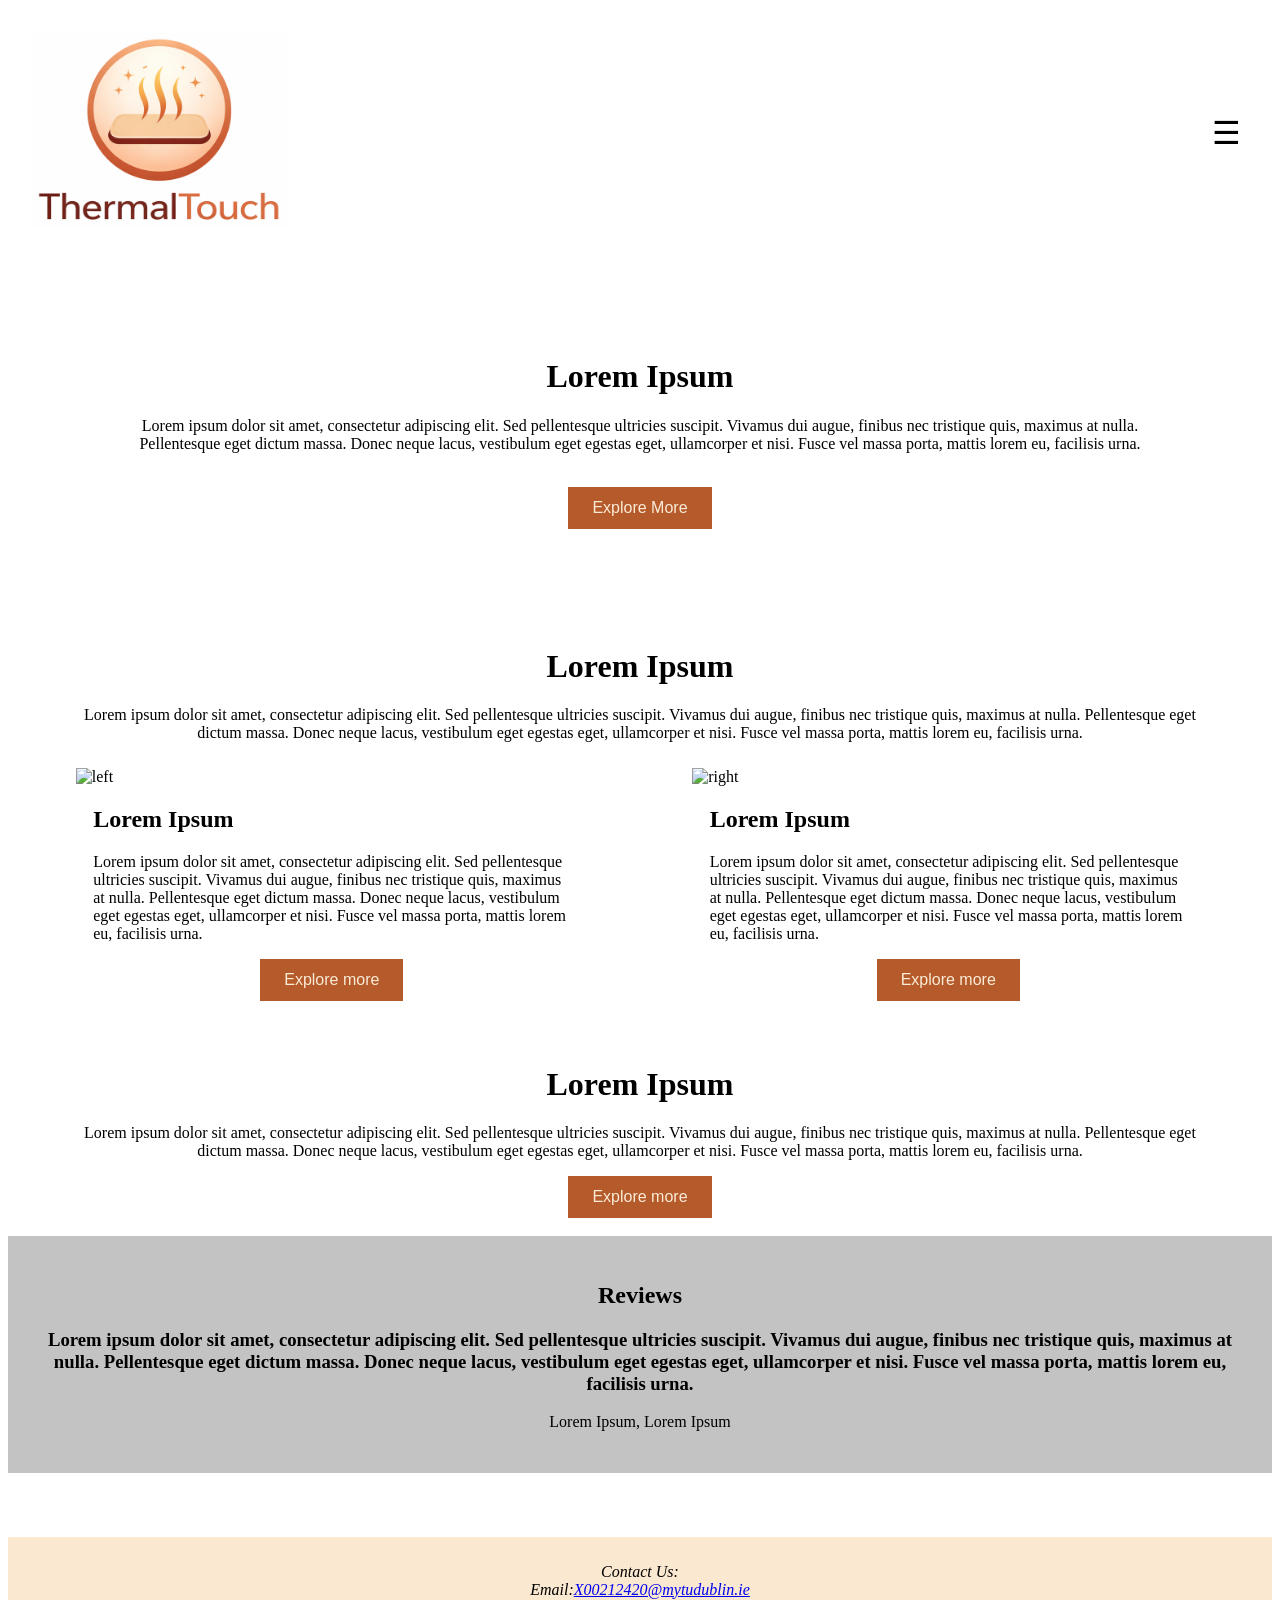
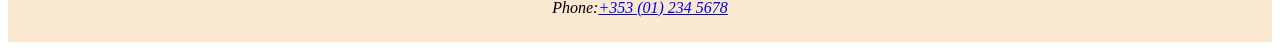
==== index.html @ 37c511bf "fix: wrong path" ====
<!DOCTYPE html>
<html lang="en">
<head>
    <meta charset="UTF-8">
    <meta name="viewport" content="width=device-width, initial-scale=1.0">
    <link rel="stylesheet" href="asssets/css/styles.css">
    <title>Thermal Touch</title>
</head>
<body>
    <header class="header-container">
        <div class="logo">
            <img id=logo src="asssets/images/logo.png" alt="logo">
        </div>
        <button class="menu-btn" onclick="toggleMenu()">&#9776;</button>
        <nav class="navbar">
            <ul class="menu">
                <li class="menu-item"><a href="index.html">Home</a></li>
                <!-- <li class="menu-item"><a href="pages/products.html">Products</a></li> -->
                <li class="menu-item"><a href="pages/pricing.html">Pricing</a></li>
                <!-- <li class="menu-item"><a href="pages/contact.html">Contact</a></li> -->
            </ul>
        </nav>
    </header>

    <div class="main-content">
        <div class="wide-container">
            <div class="center">
                <h1>Lorem Ipsum</h1>
                <p>Lorem ipsum dolor sit amet, consectetur adipiscing elit. Sed pellentesque ultricies suscipit. 
                Vivamus dui augue, finibus nec tristique quis, maximus at nulla. Pellentesque eget dictum massa. 
                Donec neque lacus, vestibulum eget egestas eget, ullamcorper et nisi. Fusce vel massa porta, mattis lorem eu, facilisis urna.</p>
                <br>
                <button class="explore-btn">Explore More</button>
            </div>
        </div>
        <br>
        <div class="center">
            <h1>Lorem Ipsum</h1>
            <p>Lorem ipsum dolor sit amet, consectetur adipiscing elit. Sed pellentesque ultricies suscipit. 
                Vivamus dui augue, finibus nec tristique quis, maximus at nulla. Pellentesque eget dictum massa. 
                Donec neque lacus, vestibulum eget egestas eget, ullamcorper et nisi. Fusce vel massa porta, mattis lorem eu, facilisis urna.</p>
        </div>
        <div class="container">
            <div class="column">
                <img src="https://picsum.photos/seed/picsum/450" class="column-img" alt="left">
                <div class="column-text">
                    <h2>Lorem Ipsum</h2>
                    <p>Lorem ipsum dolor sit amet, consectetur adipiscing elit. Sed pellentesque ultricies suscipit. 
                    Vivamus dui augue, finibus nec tristique quis, maximus at nulla. Pellentesque eget dictum massa. 
                    Donec neque lacus, vestibulum eget egestas eget, ullamcorper et nisi. Fusce vel massa porta, mattis lorem eu, facilisis urna.</p>
                </div>
                <button class="explore-btn">Explore more</button>
            </div>
            <div class="column">
                <img src="https://picsum.photos/seed/picsum/450" class="column-img" alt="right">
                <div class="column-text">
                    <h2>Lorem Ipsum</h2>
                    <p>Lorem ipsum dolor sit amet, consectetur adipiscing elit. Sed pellentesque ultricies suscipit. 
                    Vivamus dui augue, finibus nec tristique quis, maximus at nulla. Pellentesque eget dictum massa. 
                    Donec neque lacus, vestibulum eget egestas eget, ullamcorper et nisi. Fusce vel massa porta, mattis lorem eu, facilisis urna.</p>
                </div>
                <button class="explore-btn">Explore more</button>
            </div>
        </div>
        <br>
        <div class="center">
            <h1>Lorem Ipsum</h1>
            <p>Lorem ipsum dolor sit amet, consectetur adipiscing elit. Sed pellentesque ultricies suscipit. 
                Vivamus dui augue, finibus nec tristique quis, maximus at nulla. Pellentesque eget dictum massa. 
                Donec neque lacus, vestibulum eget egestas eget, ullamcorper et nisi. Fusce vel massa porta, mattis lorem eu, facilisis urna.</p>
            <button class="explore-btn">Explore more</button>
        </div>
        <br>
        <div class="review">
            <h2>Reviews</h2>
            <h3>Lorem ipsum dolor sit amet, consectetur adipiscing elit. Sed pellentesque ultricies suscipit. 
                Vivamus dui augue, finibus nec tristique quis, maximus at nulla. Pellentesque eget dictum massa. 
                Donec neque lacus, vestibulum eget egestas eget, ullamcorper et nisi. Fusce vel massa porta, mattis lorem eu, facilisis urna.</h3>
            <p>Lorem Ipsum, Lorem Ipsum</p>
        </div>
    </div>

    <footer>
        <address>
            Contact Us:<br>
            Email:<a href="mailto:X00212420@mytudublin.ie">X00212420@mytudublin.ie</a><br>
            Phone:<a href="tel:+353">+353 (01) 234 5678</a>
        </address>
    </footer>
    <script src="asssets/js/script.js" defer></script>
</body>
</html>
---- asssets/css/styles.css ----
/* mobile first */

/* header styling*/
.header-container {
    display: flex;
    justify-content: space-between;
    align-items: center;
    padding: 2%;
}

#logo {
    width: 20vw;
    
}

/* Show nav links when the menu is active */
.navbar {
    height: 0;
    width: 100%;
    position: fixed;
    top: 20vw;
    left: 0;
    display: flex;
    justify-content: center;
    background-color: rgba(255, 255, 255, 0.9);
    overflow: hidden;
    transition: 0.5s;
}

.menu-btn {
    font-size: 2rem;
    width: auto;
    background: none;
    border: none;
    color: rgb(0, 0, 0);
    cursor: pointer;
}

.menu {
    width: 100%;
    text-align: center;
}

.menu-item {
    list-style-type: none;
    padding: 20px;
}

.menu-item a {
    text-decoration: none;
    font-size: 20pt;
    color: rgb(0, 0, 0);
    display: block;
}

.no_scroll {
    overflow-y: hidden;
}
/* end of header styling */


/* index.html -- main styling */
.wide-container {
    background-image: url("https://picsum.photos/seed/picsum/500/200");
    background-size: cover;
    background-position: center;
    width: 94vw;
    height: 300px;
    display: flex;
    justify-content: center;
    align-items: center;
    padding: 2vw;
    margin: auto;
}

.center {
    text-align: center;
    margin: 0 5vw;
}

.explore-btn {
    background-color: #b55b2b;
    color: antiquewhite;
    border: none;
    cursor: pointer;
    padding: 12px 24px;
    font-size: medium;
}

.container {
    display: grid;
    align-items: center;
    margin: 2vw;
    gap: 20px;
}

.column {
    display: flex;
    flex-direction: column;
    align-items: center;
}

.column-img {
    width: 80vw;
}

.column-text {
    width: 80%;
}

.big-img {
    width: 94vw;
    height: 700px;
    display: flex;
    margin: auto;
}

.review {
    background-color: rgb(195, 195, 195);
    text-align: center;
    padding: 2vw;
}

.grid img {
    width: 90%;
}

/* end of index.html -- main styling */


/* pricing.html -- main styling */
.compare-table-container {
    display: grid;
    grid-template-columns: 1.5fr 1fr 1fr;
    width: 100%;
}

.buy-btn {
    background-color: #2e72d9;
    color: rgb(255, 255, 255);
    cursor: pointer;
    padding: 8px 16px;
    border-radius: 24px;
    border: none;
}

.feature, 
.data {
    text-align: center;
}

/* end of pricing.html -- main styling */


footer {
    padding: 2vw;
    margin: 5vw 0 0 0;
    background-color: #fae9d0;
    text-align: center;
}


/* tablet + desktop screen */
@media (min-width: 600px) and (max-width: 2000px) {
    .container {
        grid-template-columns: repeat(2, 1fr);
    }

    .column-img {
        width: 40vw;
    }
}
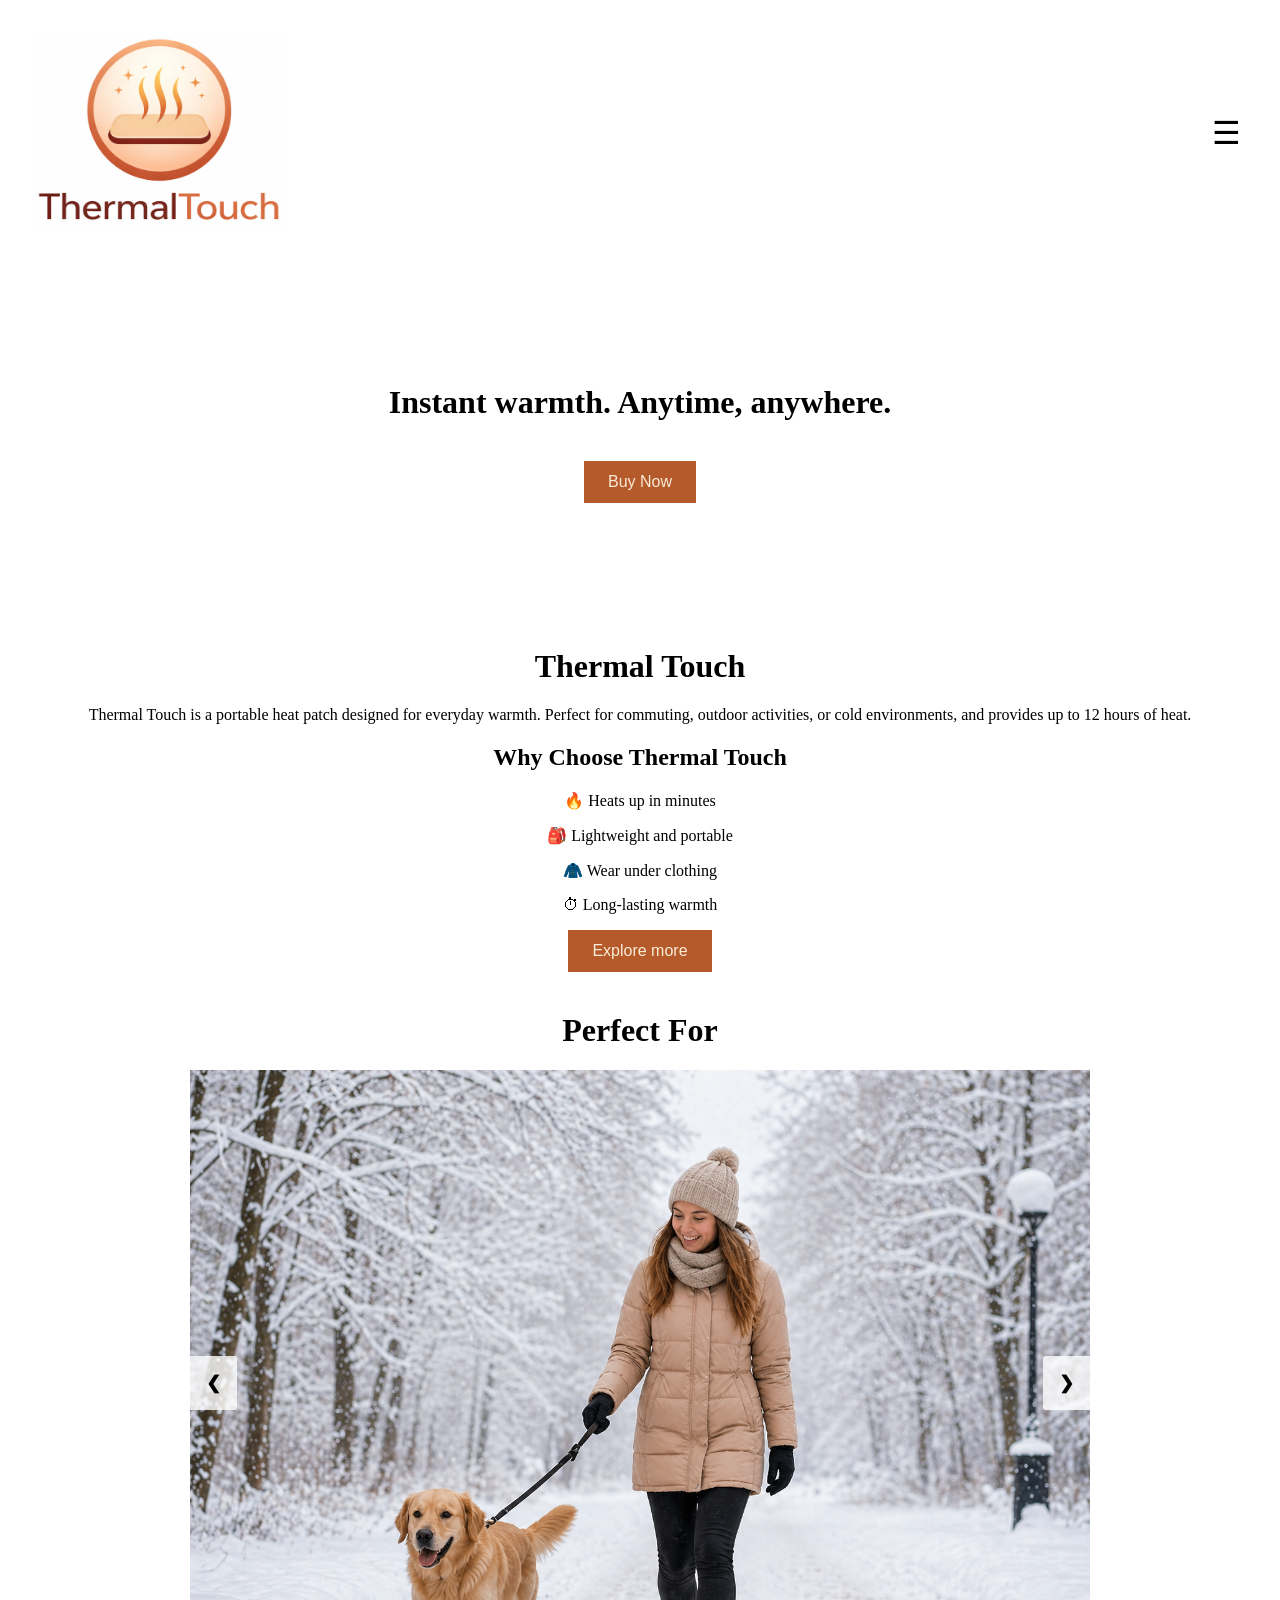
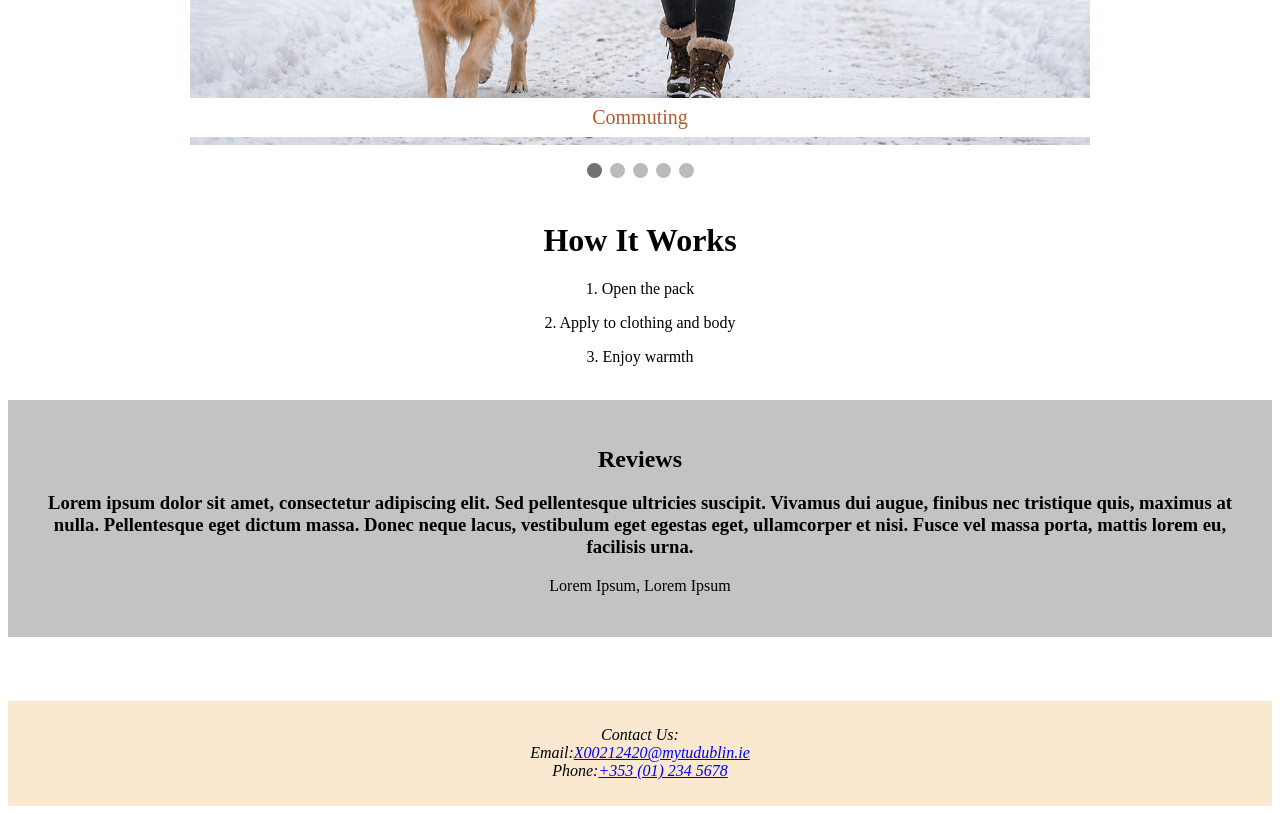
==== commit 29ecff08: "feature: add text & slideshow" ====
--- a/index.html
+++ b/index.html
@@ -25,50 +25,77 @@
     <div class="main-content">
         <div class="wide-container">
             <div class="center">
-                <h1>Lorem Ipsum</h1>
-                <p>Lorem ipsum dolor sit amet, consectetur adipiscing elit. Sed pellentesque ultricies suscipit. 
-                Vivamus dui augue, finibus nec tristique quis, maximus at nulla. Pellentesque eget dictum massa. 
-                Donec neque lacus, vestibulum eget egestas eget, ullamcorper et nisi. Fusce vel massa porta, mattis lorem eu, facilisis urna.</p>
+                <h1>Instant warmth. Anytime, anywhere.</h1>
                 <br>
-                <button class="explore-btn">Explore More</button>
+                <button class="explore-btn">Buy Now</button>
             </div>
         </div>
         <br>
         <div class="center">
-            <h1>Lorem Ipsum</h1>
-            <p>Lorem ipsum dolor sit amet, consectetur adipiscing elit. Sed pellentesque ultricies suscipit. 
-                Vivamus dui augue, finibus nec tristique quis, maximus at nulla. Pellentesque eget dictum massa. 
-                Donec neque lacus, vestibulum eget egestas eget, ullamcorper et nisi. Fusce vel massa porta, mattis lorem eu, facilisis urna.</p>
+            <h1>Thermal Touch</h1>
+            <p>Thermal Touch is a portable heat patch designed for everyday warmth. 
+                Perfect for commuting, outdoor activities, or cold environments, 
+                and provides up to 12 hours of heat.</p>
+            </div>
+        <div class="center">
+            <div class="center-text">
+                <h2>Why Choose Thermal Touch</h2>
+                    <p>🔥 Heats up in minutes</p>
+                    <p>🎒 Lightweight and portable</p>
+                    <p>🧥 Wear under clothing</p>
+                    <p>⏱ Long-lasting warmth</p>
+            </div>
+            <button class="explore-btn">Explore more</button>
         </div>
-        <div class="container">
-            <div class="column">
-                <img src="https://picsum.photos/seed/picsum/450" class="column-img" alt="left">
-                <div class="column-text">
-                    <h2>Lorem Ipsum</h2>
-                    <p>Lorem ipsum dolor sit amet, consectetur adipiscing elit. Sed pellentesque ultricies suscipit. 
-                    Vivamus dui augue, finibus nec tristique quis, maximus at nulla. Pellentesque eget dictum massa. 
-                    Donec neque lacus, vestibulum eget egestas eget, ullamcorper et nisi. Fusce vel massa porta, mattis lorem eu, facilisis urna.</p>
-                </div>
-                <button class="explore-btn">Explore more</button>
+        <br>
+        <div class="slideshow-container">
+            <h1>Perfect For</h1>
+            <!-- Full-width images with number and caption text -->
+            <div class="mySlides fade">
+                <img src="asssets/images/Commuting.png" style="width:90%">
+                <div class="text">Commuting</div>
             </div>
-            <div class="column">
-                <img src="https://picsum.photos/seed/picsum/450" class="column-img" alt="right">
-                <div class="column-text">
-                    <h2>Lorem Ipsum</h2>
-                    <p>Lorem ipsum dolor sit amet, consectetur adipiscing elit. Sed pellentesque ultricies suscipit. 
-                    Vivamus dui augue, finibus nec tristique quis, maximus at nulla. Pellentesque eget dictum massa. 
-                    Donec neque lacus, vestibulum eget egestas eget, ullamcorper et nisi. Fusce vel massa porta, mattis lorem eu, facilisis urna.</p>
-                </div>
-                <button class="explore-btn">Explore more</button>
+            
+            <div class="mySlides fade">
+                <img src="asssets/images/OutdoorEvent.png" style="width:90%">
+                <div class="text">Outdoor Events</div>
             </div>
+            
+            <div class="mySlides fade">
+                <img src="asssets/images/Hiking.png" style="width:90%">
+                <div class="text">Hiking</div>
+            </div>
+
+            <div class="mySlides fade">
+                <img src="asssets/images/IceSkiing.png" style="width:90%">
+                <div class="text">Ice Skiing</div>
+            </div>
+
+            <div class="mySlides fade">
+                <img src="asssets/images/IceSkating.png" style="width:90%">
+                <div class="text">Ice Skiing</div>
+            </div>
+            
+            <!-- Next and previous buttons -->
+            <a class="prev" onclick="plusSlides(-1)">&#10094;</a>
+            <a class="next" onclick="plusSlides(1)">&#10095;</a>
+            </div>
+            <br>
+
+            <!-- The dots/circles -->
+        <div style="text-align:center">
+            <span class="dot" onclick="currentSlide(1)"></span>
+            <span class="dot" onclick="currentSlide(2)"></span>
+            <span class="dot" onclick="currentSlide(3)"></span>
+            <span class="dot" onclick="currentSlide(4)"></span>
+            <span class="dot" onclick="currentSlide(5)"></span>
         </div>
         <br>
         <div class="center">
-            <h1>Lorem Ipsum</h1>
-            <p>Lorem ipsum dolor sit amet, consectetur adipiscing elit. Sed pellentesque ultricies suscipit. 
-                Vivamus dui augue, finibus nec tristique quis, maximus at nulla. Pellentesque eget dictum massa. 
-                Donec neque lacus, vestibulum eget egestas eget, ullamcorper et nisi. Fusce vel massa porta, mattis lorem eu, facilisis urna.</p>
-            <button class="explore-btn">Explore more</button>
+            <h1>How It Works</h1>
+                <p>1. Open the pack</p>
+                <p>2. Apply to clothing and body</p>
+                <p>3. Enjoy warmth</p>
         </div>
         <br>
         <div class="review">
--- a/asssets/css/styles.css
+++ b/asssets/css/styles.css
@@ -87,33 +87,91 @@
     font-size: medium;
 }
 
-.container {
-    display: grid;
-    align-items: center;
-    margin: 2vw;
-    gap: 20px;
-}
-
-.column {
-    display: flex;
-    flex-direction: column;
-    align-items: center;
-}
-
-.column-img {
-    width: 80vw;
-}
-
-.column-text {
-    width: 80%;
-}
-
-.big-img {
-    width: 94vw;
-    height: 700px;
-    display: flex;
-    margin: auto;
-}
+/* Slideshow container */
+.slideshow-container {
+  max-width: 1000px;
+  position: relative;
+  margin: auto;
+  text-align: center;
+}
+
+.mySlides.fade{
+    display: none;
+}
+
+
+.mySlides.fade.active{
+    display: flex;
+    justify-content: center;
+}
+
+
+/* Next & previous buttons */
+.prev, .next {
+  cursor: pointer;
+  position: absolute;
+  top: 50%;
+  width: auto;
+  padding: 16px;
+  margin-top: -22px;
+  color: rgb(0, 0, 0);
+  font-weight: bold;
+  font-size: 18px;
+  transition: 0.6s ease;
+  border-radius: 0 3px 3px 0;
+  background-color: rgba(255, 255, 255, 0.8);
+}
+
+.prev {
+    left: 5%;
+    border-radius: 0 3px 3px 0;
+}
+
+.next {
+  right: 5%;
+  border-radius: 3px 0 0 3px;
+}
+
+/* On hover, add a black background color with a little bit see-through */
+.prev:hover, .next:hover {
+  background-color: rgba(255, 255, 255);
+}
+
+/* Caption text */
+.text {
+    background-color: white;
+    color: #b55b2b;
+    font-size: 20px;
+    padding: 8px 0;
+    position: absolute;
+    bottom: 8px;
+    width: 90%;
+    text-align: center;
+}
+
+/* The dots/bullets/indicators */
+.dot {
+  cursor: pointer;
+  height: 15px;
+  width: 15px;
+  margin: 0 2px;
+  background-color: #bbb;
+  border-radius: 50%;
+  display: inline-block;
+  transition: background-color 0.6s ease;
+}
+
+.dot.active, .dot:hover {
+  background-color: #717171;
+}
+
+/* Fading animation */
+.fade {
+  animation-name: fade;
+  animation-duration: 1.5s;
+}
+
+
 
 .review {
     background-color: rgb(195, 195, 195);
@@ -131,7 +189,7 @@
 /* pricing.html -- main styling */
 .compare-table-container {
     display: grid;
-    grid-template-columns: 1.5fr 1fr 1fr;
+    grid-template-columns: 1fr 1fr 1fr;
     width: 100%;
 }
 
@@ -147,6 +205,9 @@
 .feature, 
 .data {
     text-align: center;
+    p {
+        font-size: 1.5rem;
+    }
 }
 
 /* end of pricing.html -- main styling */
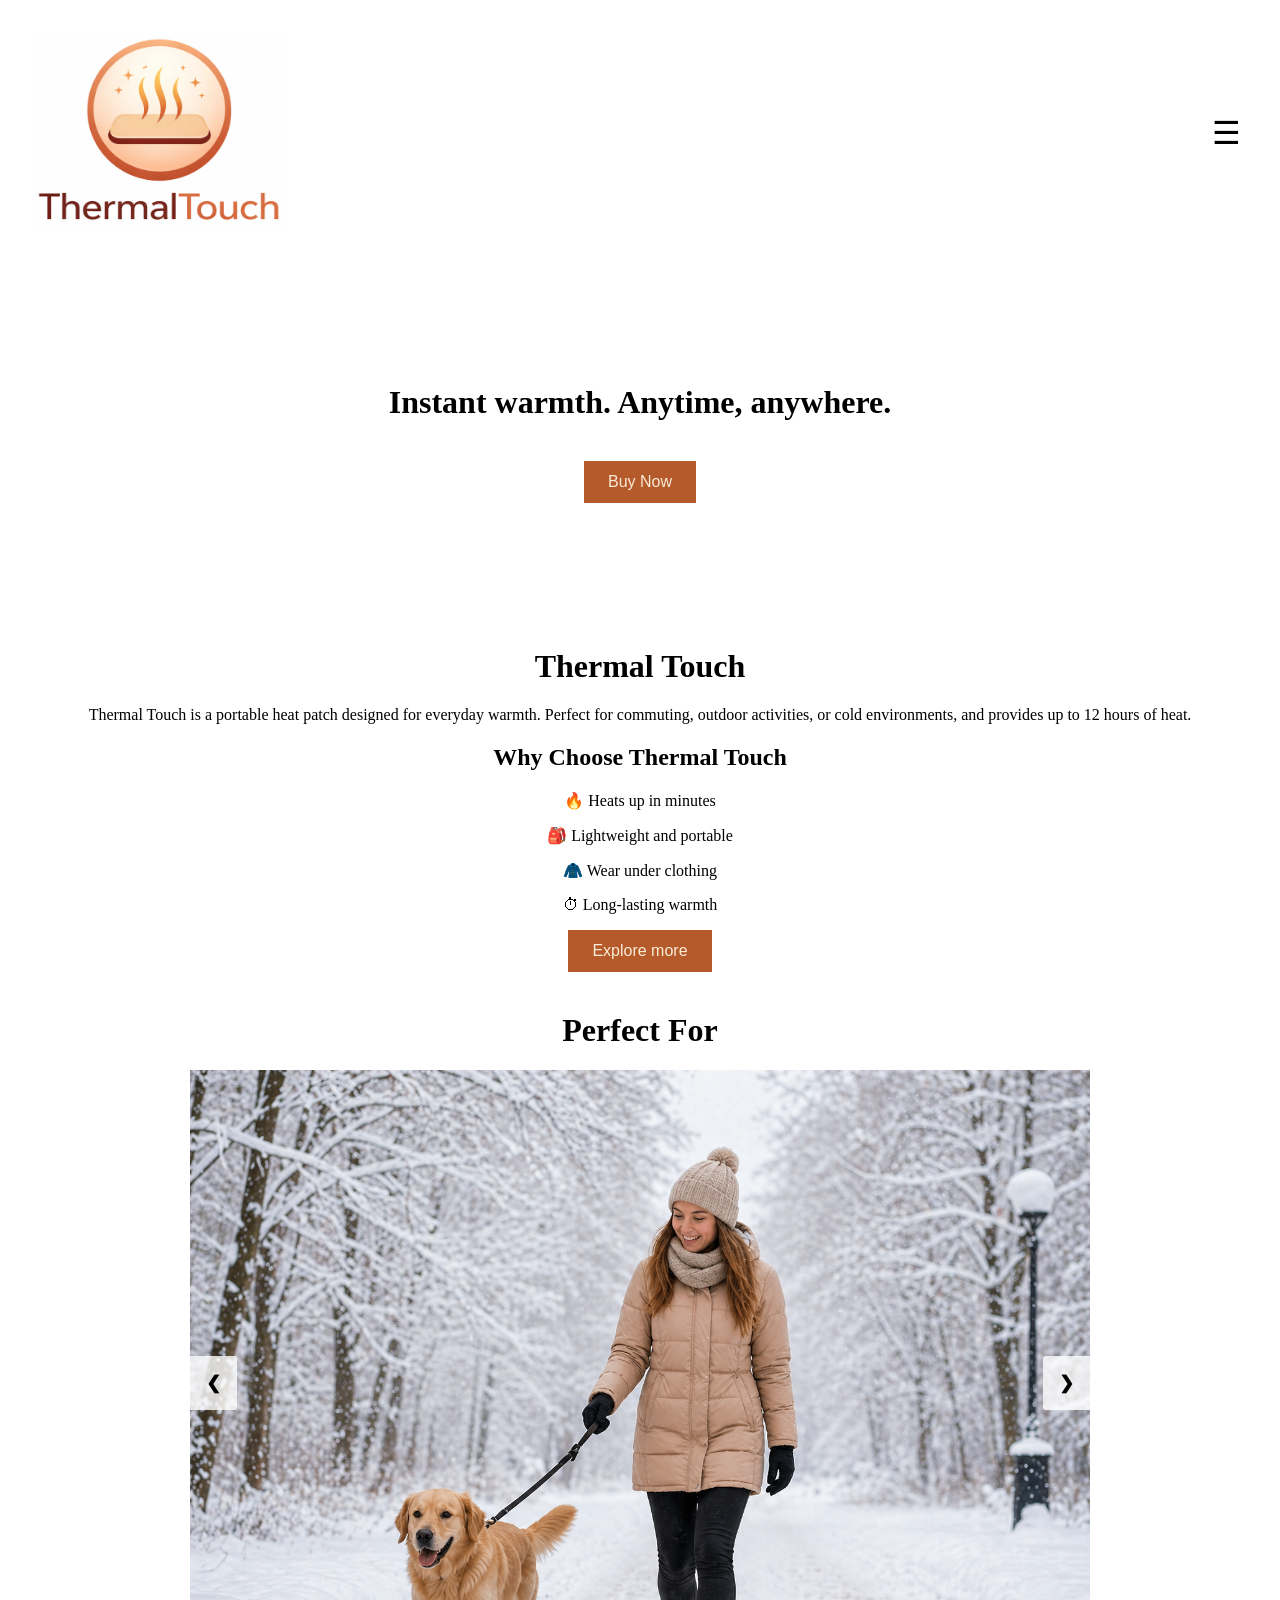
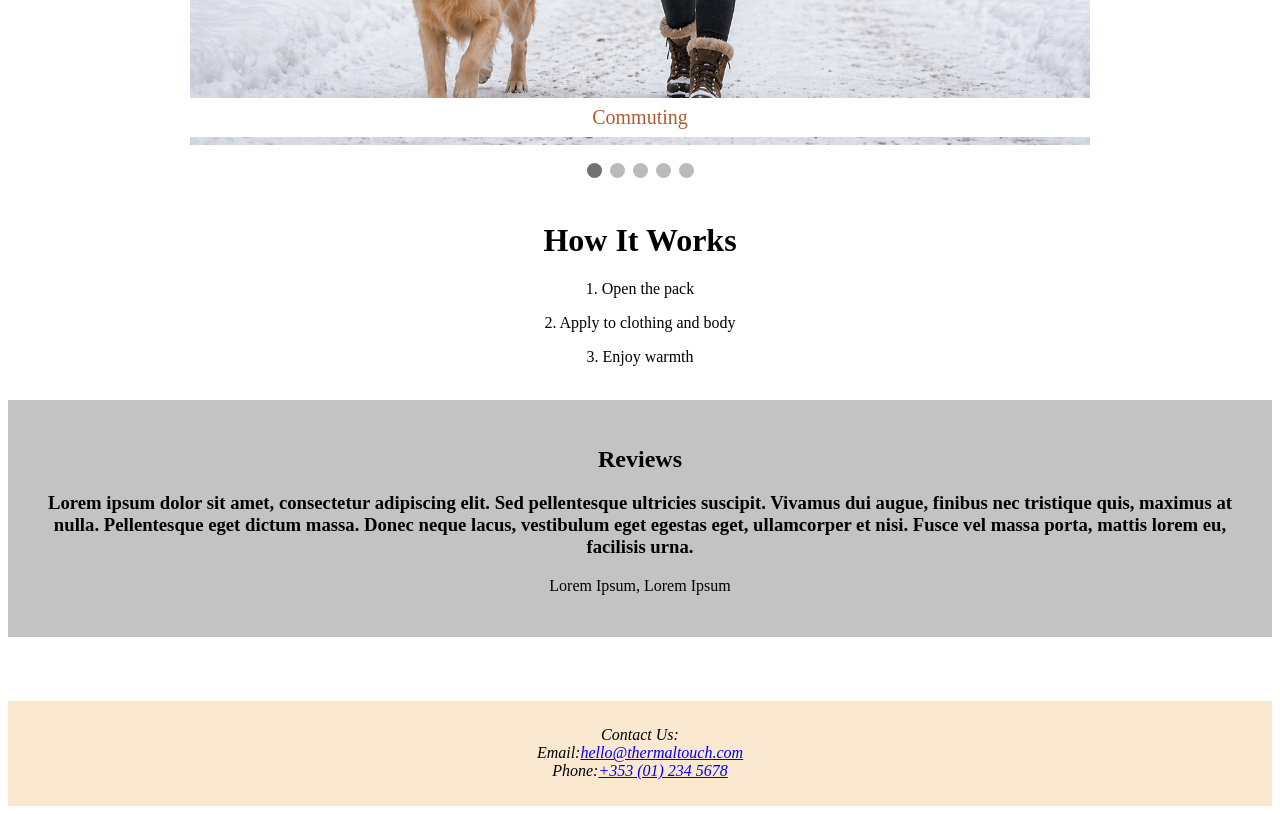
==== commit c33d6b8f: "update contact  email" ====
--- a/index.html
+++ b/index.html
@@ -110,7 +110,7 @@
     <footer>
         <address>
             Contact Us:<br>
-            Email:<a href="mailto:X00212420@mytudublin.ie">X00212420@mytudublin.ie</a><br>
+            Email:<a href="mailto:hello@thermaltouch.com">hello@thermaltouch.com</a><br>
             Phone:<a href="tel:+353">+353 (01) 234 5678</a>
         </address>
     </footer>
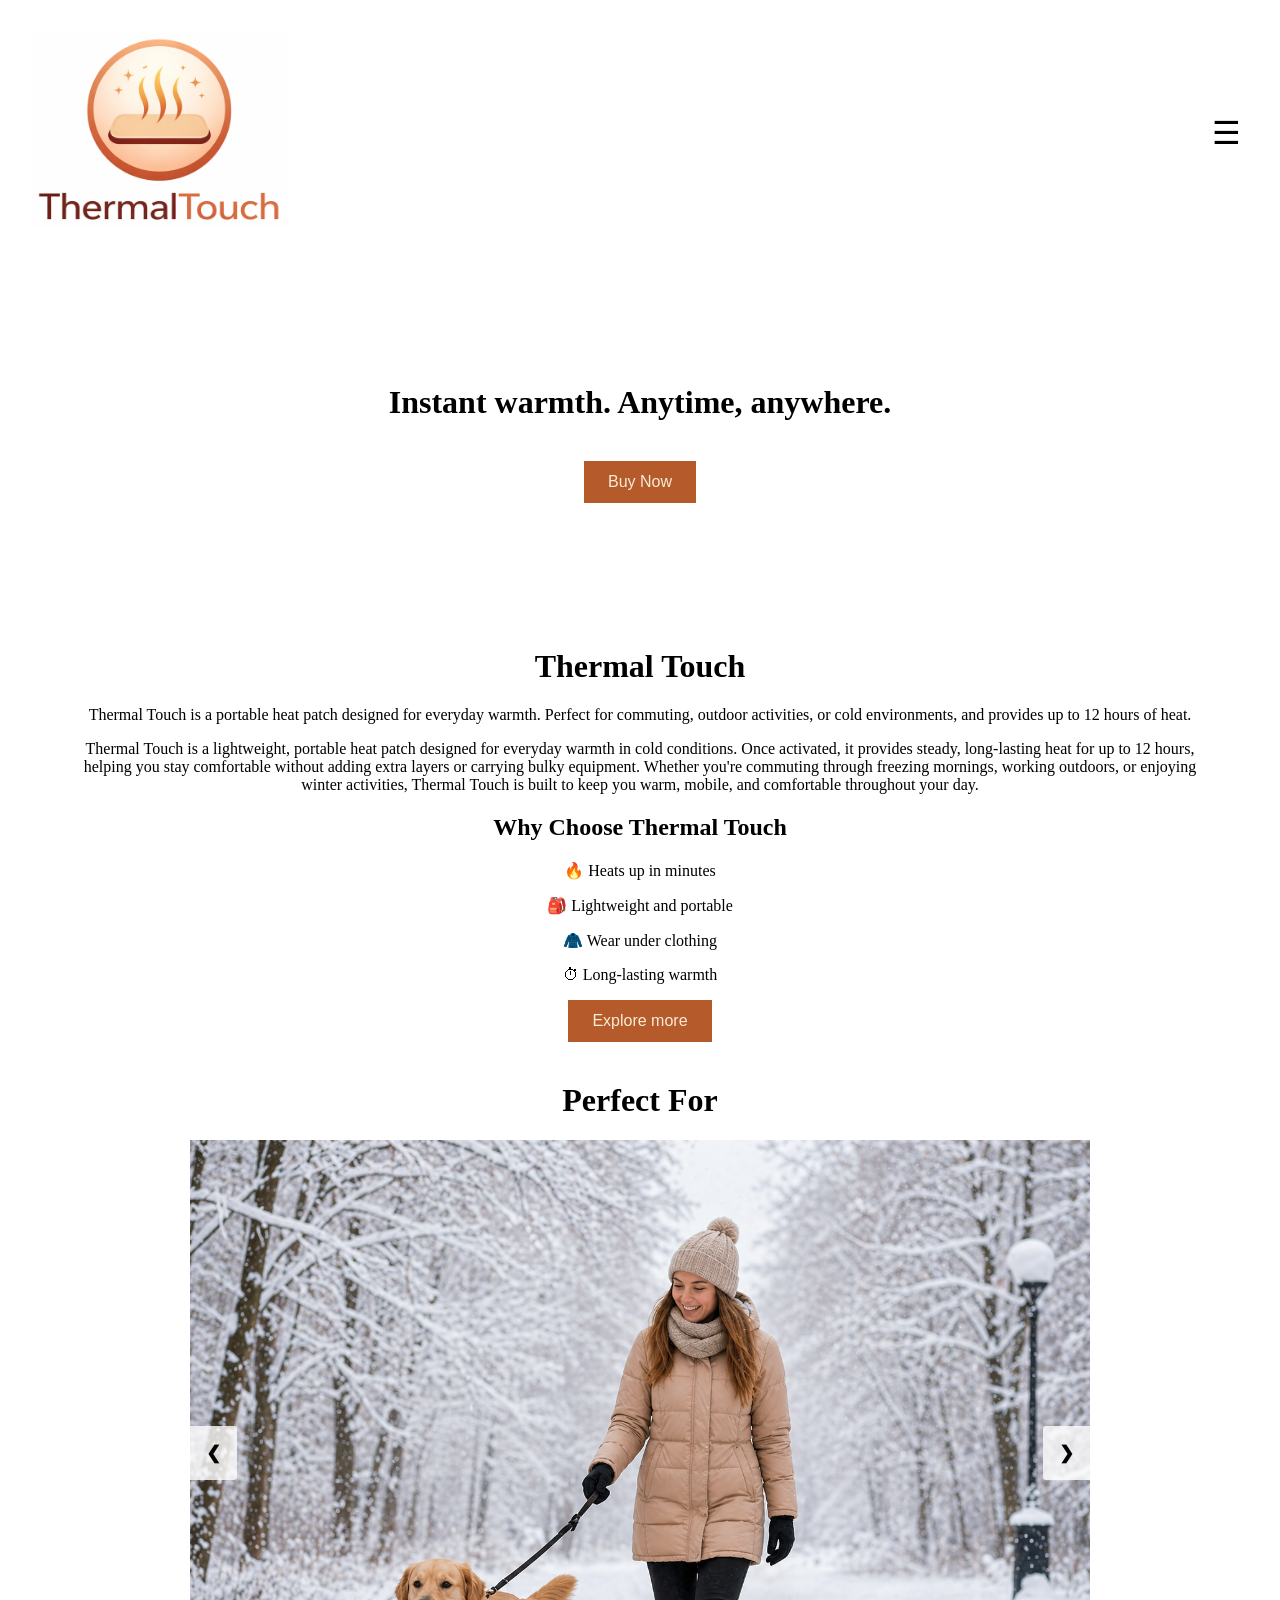
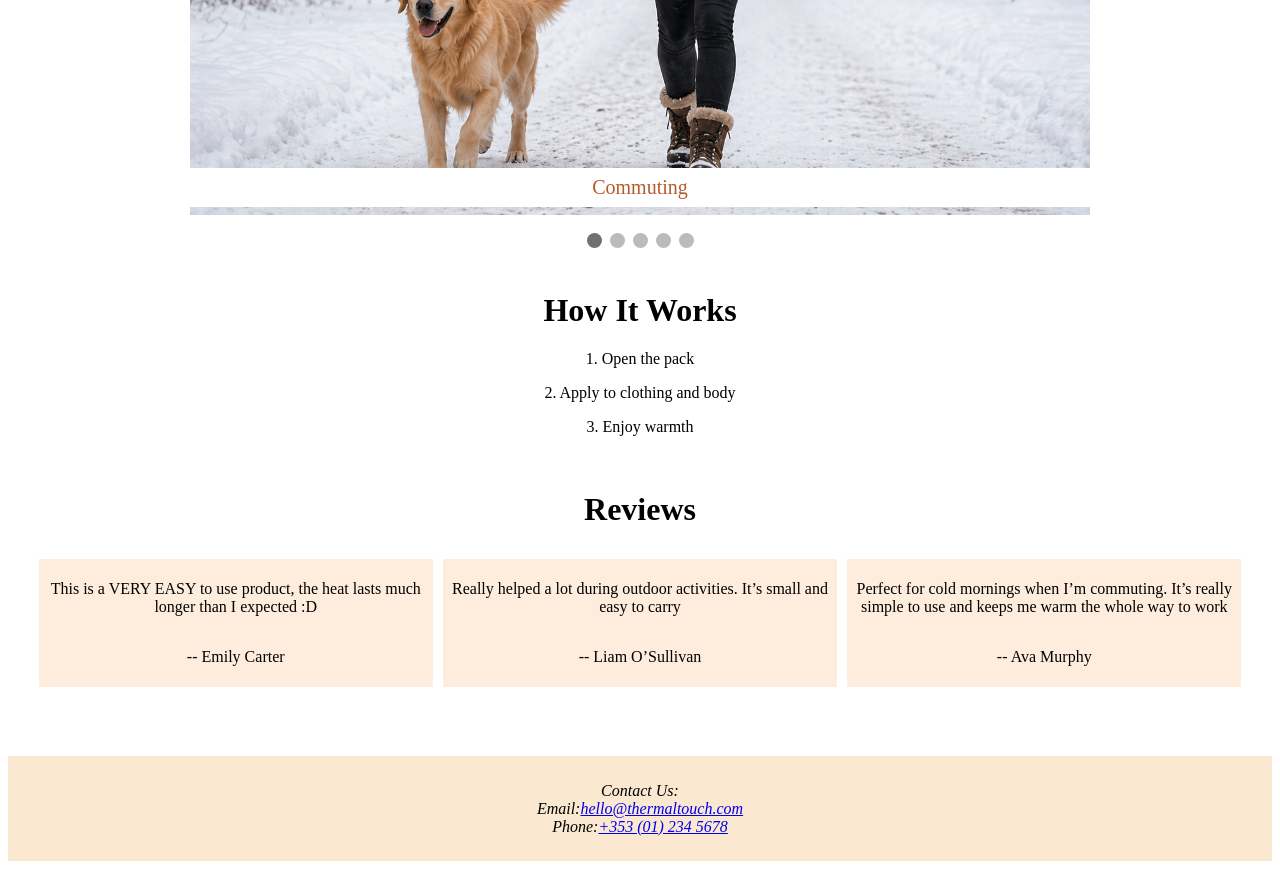
==== commit f3f87501: "style: update reviews color & layout" ====
--- a/index.html
+++ b/index.html
@@ -36,6 +36,11 @@
             <p>Thermal Touch is a portable heat patch designed for everyday warmth. 
                 Perfect for commuting, outdoor activities, or cold environments, 
                 and provides up to 12 hours of heat.</p>
+            <p>Thermal Touch is a lightweight, portable heat patch designed for everyday warmth in cold conditions. 
+                Once activated, it provides steady, long-lasting heat for up to 12 hours, 
+                helping you stay comfortable without adding extra layers or carrying bulky equipment.
+                Whether you're commuting through freezing mornings, working outdoors, or enjoying winter activities, 
+                Thermal Touch is built to keep you warm, mobile, and comfortable throughout your day.</p>
             </div>
         <div class="center">
             <div class="center-text">
@@ -98,12 +103,23 @@
                 <p>3. Enjoy warmth</p>
         </div>
         <br>
-        <div class="review">
-            <h2>Reviews</h2>
-            <h3>Lorem ipsum dolor sit amet, consectetur adipiscing elit. Sed pellentesque ultricies suscipit. 
-                Vivamus dui augue, finibus nec tristique quis, maximus at nulla. Pellentesque eget dictum massa. 
-                Donec neque lacus, vestibulum eget egestas eget, ullamcorper et nisi. Fusce vel massa porta, mattis lorem eu, facilisis urna.</h3>
-            <p>Lorem Ipsum, Lorem Ipsum</p>
+        <h1>Reviews</h1>
+        <div class="review-container">
+            <div class="review-col">
+                <p>This is a VERY EASY to use product, 
+                    the heat lasts much longer than I expected :D</p>
+                <p>-- Emily Carter</p>
+            </div>
+            <div class="review-col">
+                <p>Really helped a lot during outdoor activities. 
+                    It’s small and easy to carry</p>
+                <p>-- Liam O’Sullivan</p>
+            </div>
+            <div class="review-col">
+                <p>Perfect for cold mornings when I’m commuting. 
+                    It’s really simple to use and keeps me warm the whole way to work</p>
+                <p>-- Ava Murphy</p>
+            </div>
         </div>
     </div>
 
--- a/asssets/css/styles.css
+++ b/asssets/css/styles.css
@@ -1,4 +1,6 @@
-/* mobile first */
+h1 {
+    text-align: center;
+}
 
 /* header styling*/
 .header-container {
@@ -172,11 +174,19 @@
 }
 
 
-
-.review {
-    background-color: rgb(195, 195, 195);
-    text-align: center;
-    padding: 2vw;
+.review-container {
+    display: grid;
+    grid-template-columns: 1fr;
+    margin: 2vw;
+}
+
+.review-col {
+    background-color: #FEEDDC;
+    padding: 5px;
+    margin: 5px;
+    display: flex;
+    flex-direction: column;
+    text-align: center;
 }
 
 .grid img {
@@ -223,11 +233,12 @@
 
 /* tablet + desktop screen */
 @media (min-width: 600px) and (max-width: 2000px) {
-    .container {
-        grid-template-columns: repeat(2, 1fr);
+    .review-container {
+        grid-template-columns: repeat(3, 1fr);
     }
 
-    .column-img {
-        width: 40vw;
+    .review-col {
+        justify-content: space-between;
     }
+
 }
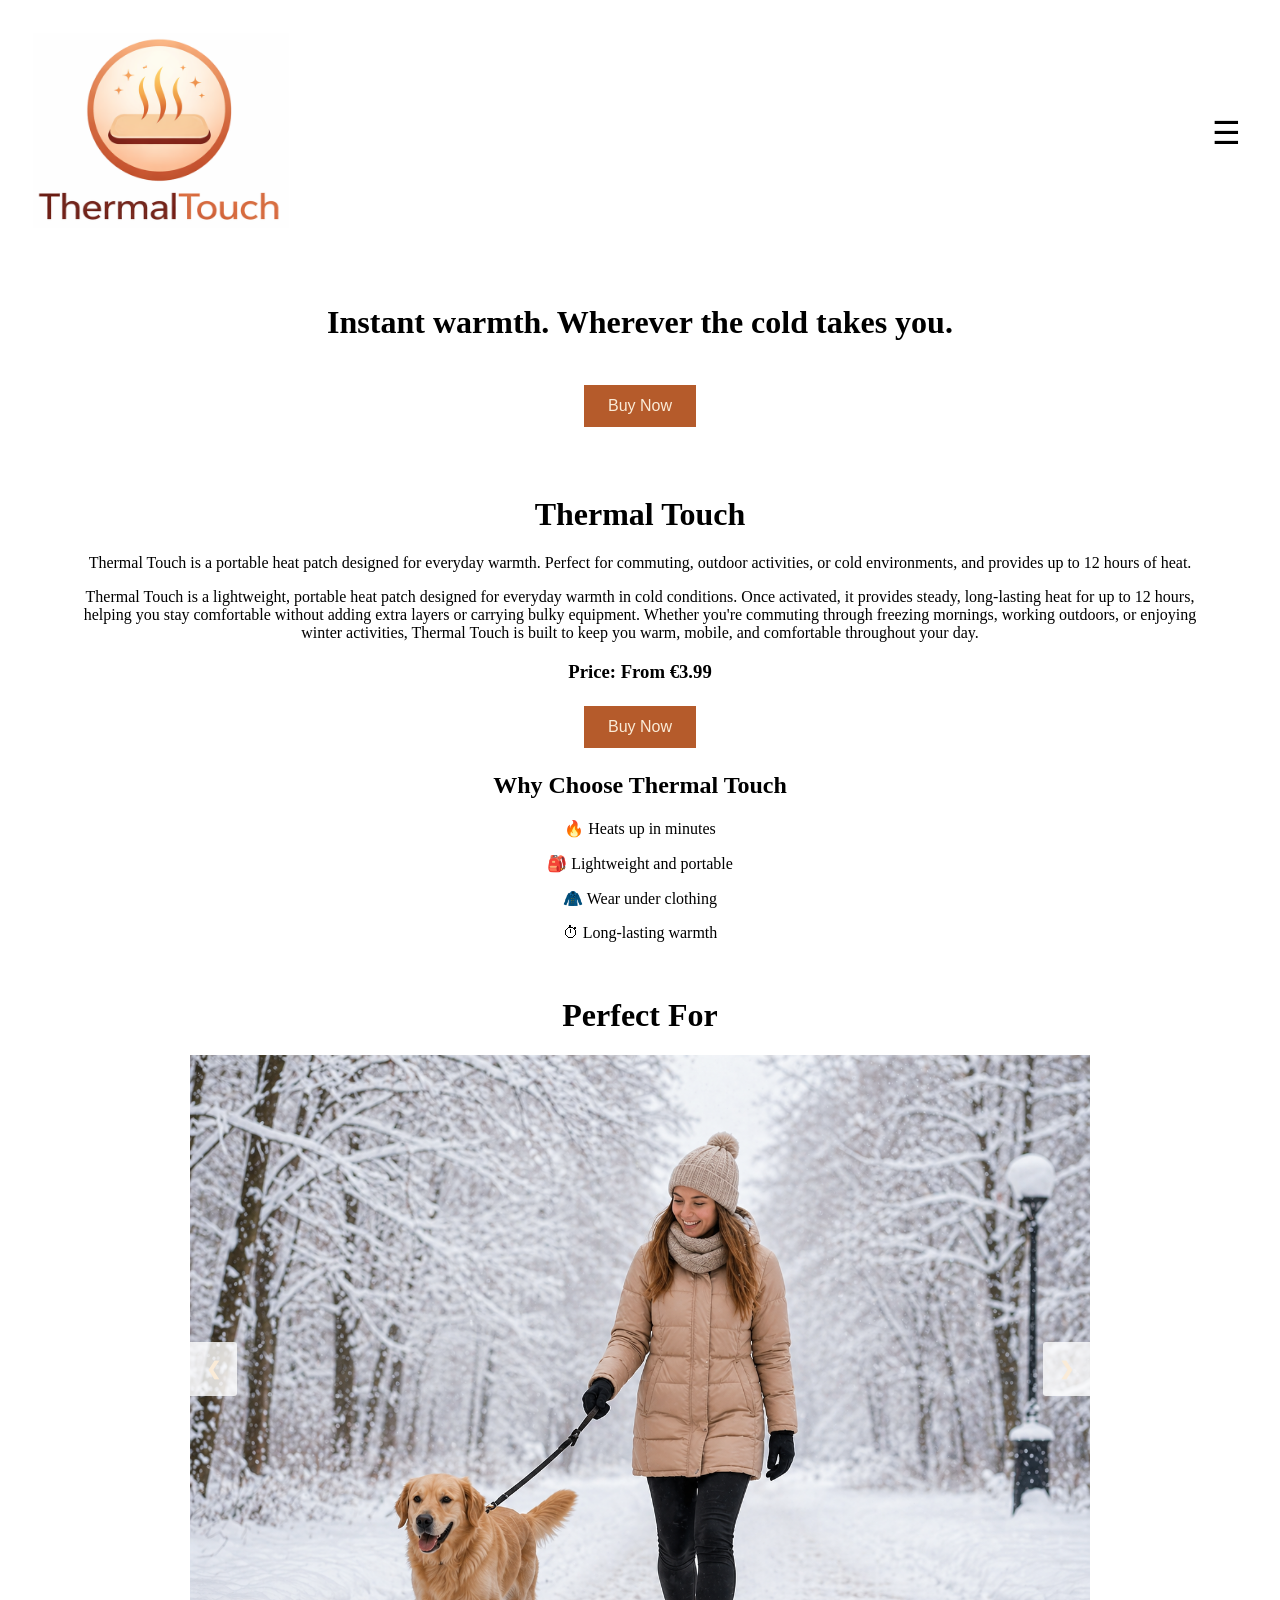
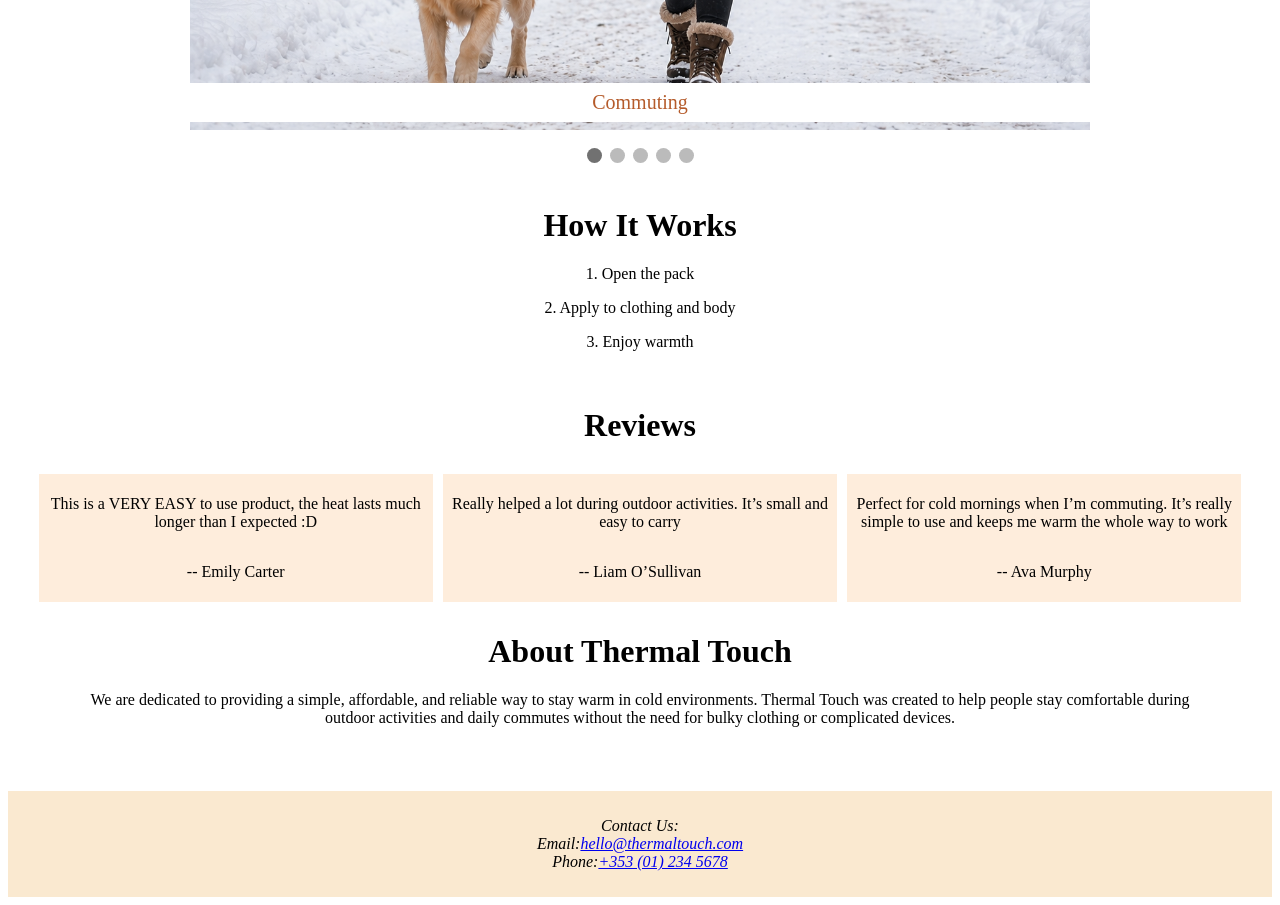
==== commit 7ceb9a35: "feature: update description & price" ====
--- a/index.html
+++ b/index.html
@@ -9,13 +9,13 @@
 <body>
     <header class="header-container">
         <div class="logo">
-            <img id=logo src="asssets/images/logo.png" alt="logo">
+            <a href="index.html"><img id=logo src="../asssets/images/logo.png" alt="logo"></a>
         </div>
         <button class="menu-btn" onclick="toggleMenu()">&#9776;</button>
         <nav class="navbar">
             <ul class="menu">
                 <li class="menu-item"><a href="index.html">Home</a></li>
-                <!-- <li class="menu-item"><a href="pages/products.html">Products</a></li> -->
+                <li class="menu-item"><a href="pages/products.html">Products</a></li>
                 <li class="menu-item"><a href="pages/pricing.html">Pricing</a></li>
                 <!-- <li class="menu-item"><a href="pages/contact.html">Contact</a></li> -->
             </ul>
@@ -25,9 +25,9 @@
     <div class="main-content">
         <div class="wide-container">
             <div class="center">
-                <h1>Instant warmth. Anytime, anywhere.</h1>
+                <h1> Instant warmth. Wherever the cold takes you.</h1>
                 <br>
-                <button class="explore-btn">Buy Now</button>
+                <button class="explore-btn"><a href="pages/pricing.html">Buy Now</a></button>
             </div>
         </div>
         <br>
@@ -41,7 +41,9 @@
                 helping you stay comfortable without adding extra layers or carrying bulky equipment.
                 Whether you're commuting through freezing mornings, working outdoors, or enjoying winter activities, 
                 Thermal Touch is built to keep you warm, mobile, and comfortable throughout your day.</p>
-            </div>
+            <h3>Price: From €3.99</h3>
+            <button class="explore-btn"><a href="pages/pricing.html">Buy Now</a></button>
+        </div>
         <div class="center">
             <div class="center-text">
                 <h2>Why Choose Thermal Touch</h2>
@@ -50,7 +52,6 @@
                     <p>🧥 Wear under clothing</p>
                     <p>⏱ Long-lasting warmth</p>
             </div>
-            <button class="explore-btn">Explore more</button>
         </div>
         <br>
         <div class="slideshow-container">
@@ -78,7 +79,7 @@
 
             <div class="mySlides fade">
                 <img src="asssets/images/IceSkating.png" style="width:90%">
-                <div class="text">Ice Skiing</div>
+                <div class="text">Ice Skating</div>
             </div>
             
             <!-- Next and previous buttons -->
@@ -121,6 +122,12 @@
                 <p>-- Ava Murphy</p>
             </div>
         </div>
+        <div class="center">
+            <h1>About Thermal Touch</h1>
+            <p>We are dedicated to providing a simple, affordable, and reliable way to stay warm in cold environments. 
+                Thermal Touch was created to help people stay comfortable during outdoor activities and daily commutes 
+                without the need for bulky clothing or complicated devices.</p>
+        </div>
     </div>
 
     <footer>
--- a/asssets/css/styles.css
+++ b/asssets/css/styles.css
@@ -1,5 +1,10 @@
 h1 {
     text-align: center;
+}
+
+.main-content a {
+    text-decoration: none;
+    color: antiquewhite;
 }
 
 /* header styling*/
@@ -67,7 +72,7 @@
     background-size: cover;
     background-position: center;
     width: 94vw;
-    height: 300px;
+    height: auto;
     display: flex;
     justify-content: center;
     align-items: center;
@@ -87,6 +92,7 @@
     cursor: pointer;
     padding: 12px 24px;
     font-size: medium;
+    margin: 4px;
 }
 
 /* Slideshow container */
@@ -193,6 +199,28 @@
     width: 90%;
 }
 
+.product-container {
+    display: grid;
+    grid-template-columns: 1fr;
+    margin: 2vw;
+}
+
+.product {
+    display: flex;
+    flex-direction: column;
+    align-items: center;
+    margin: 2vw;
+}
+
+.option-container {
+    display: flex;
+}
+
+.option {
+    margin: 2vw;
+    text-align: center;
+}
+
 /* end of index.html -- main styling */
 
 
@@ -216,7 +244,7 @@
 .data {
     text-align: center;
     p {
-        font-size: 1.5rem;
+        font-size: 1rem;
     }
 }
 
@@ -241,4 +269,8 @@
         justify-content: space-between;
     }
 
+    .product-container {
+        grid-template-columns: repeat(2, 1fr);
+    }
+
 }
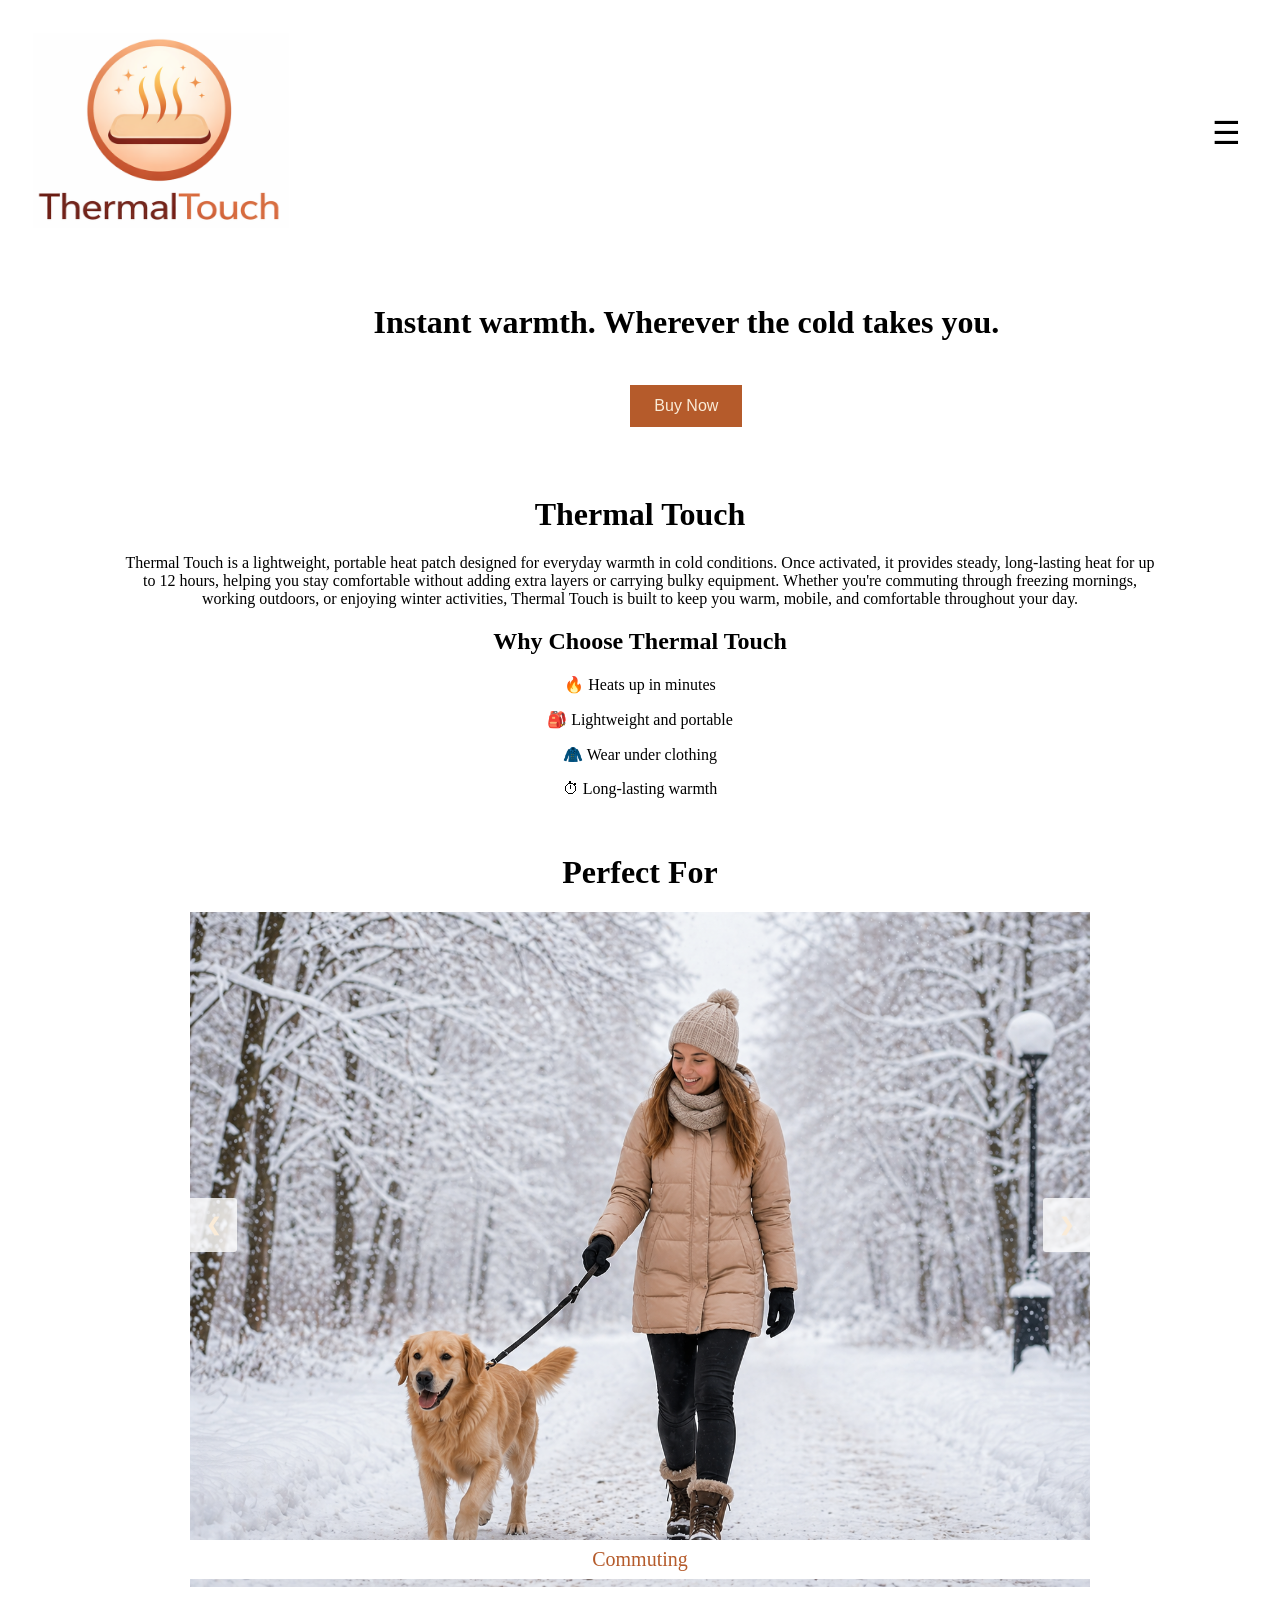
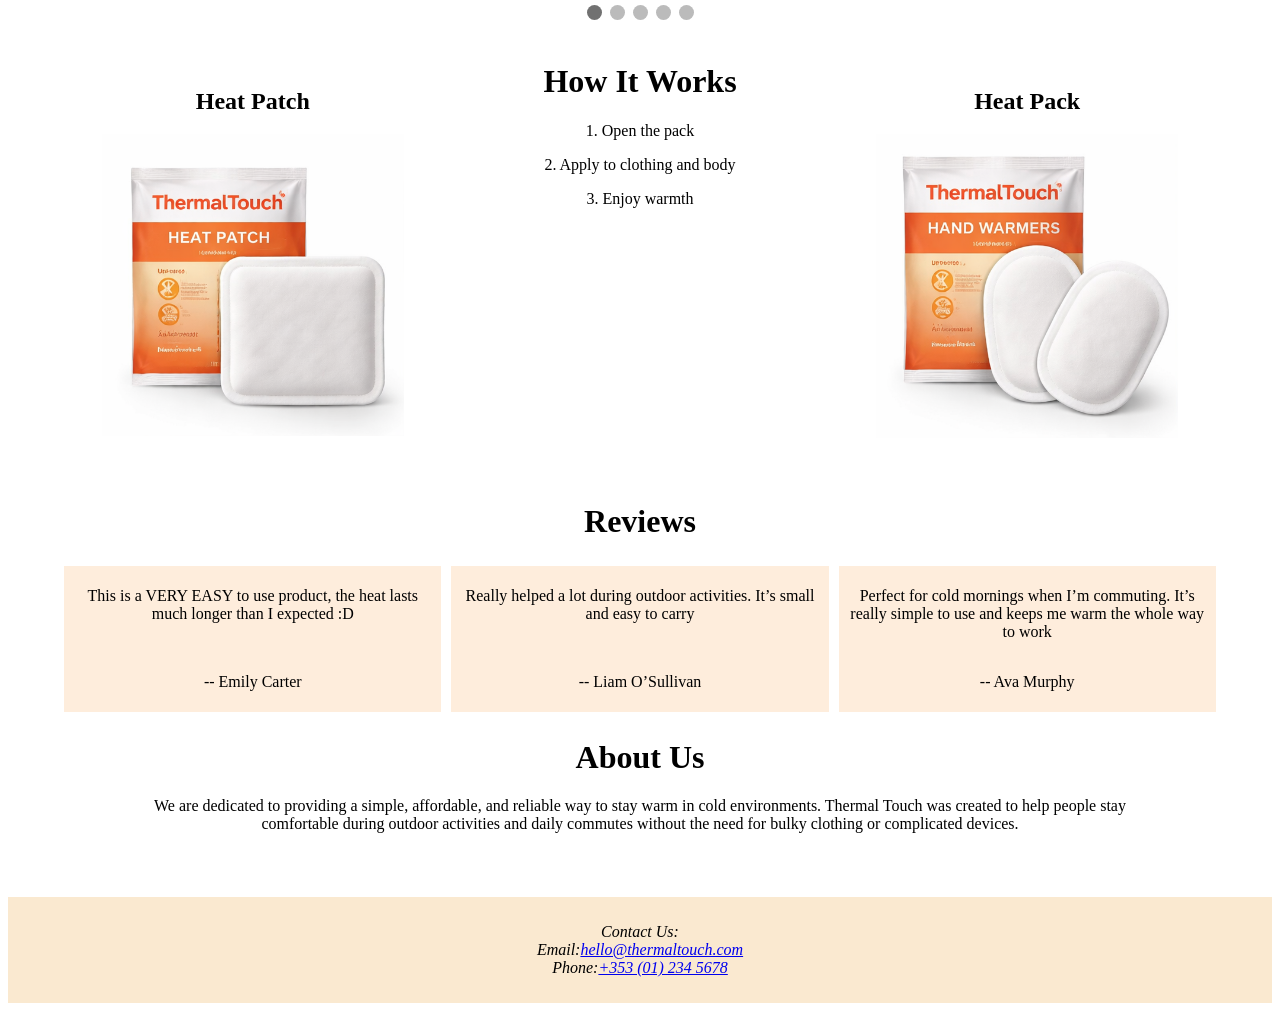
==== commit de9af09b: "feature: update details" ====
--- a/index.html
+++ b/index.html
@@ -9,7 +9,7 @@
 <body>
     <header class="header-container">
         <div class="logo">
-            <a href="index.html"><img id=logo src="../asssets/images/logo.png" alt="logo"></a>
+            <a href="index.html"><img id=logo src="asssets/images/logo.png" alt="logo"></a>
         </div>
         <button class="menu-btn" onclick="toggleMenu()">&#9776;</button>
         <nav class="navbar">
@@ -33,16 +33,11 @@
         <br>
         <div class="center">
             <h1>Thermal Touch</h1>
-            <p>Thermal Touch is a portable heat patch designed for everyday warmth. 
-                Perfect for commuting, outdoor activities, or cold environments, 
-                and provides up to 12 hours of heat.</p>
             <p>Thermal Touch is a lightweight, portable heat patch designed for everyday warmth in cold conditions. 
                 Once activated, it provides steady, long-lasting heat for up to 12 hours, 
                 helping you stay comfortable without adding extra layers or carrying bulky equipment.
                 Whether you're commuting through freezing mornings, working outdoors, or enjoying winter activities, 
                 Thermal Touch is built to keep you warm, mobile, and comfortable throughout your day.</p>
-            <h3>Price: From €3.99</h3>
-            <button class="explore-btn"><a href="pages/pricing.html">Buy Now</a></button>
         </div>
         <div class="center">
             <div class="center-text">
@@ -97,11 +92,21 @@
             <span class="dot" onclick="currentSlide(5)"></span>
         </div>
         <br>
-        <div class="center">
-            <h1>How It Works</h1>
-                <p>1. Open the pack</p>
-                <p>2. Apply to clothing and body</p>
-                <p>3. Enjoy warmth</p>
+        <div class="container">
+            <div class="product">
+                <h2>Heat Patch</h2>
+                <img src="../asssets/images/heat_patch.png" class="heat-patch" alt="heat-patch">
+            </div>
+            <div class="center">
+                <h1>How It Works</h1>
+                    <p>1. Open the pack</p>
+                    <p>2. Apply to clothing and body</p>
+                    <p>3. Enjoy warmth</p>
+            </div>
+            <div class="product">
+                <h2>Heat Pack</h2>
+                <img src="../asssets/images/heat_pack.png" class="heat-pack-img" alt="heat-pack">
+            </div>
         </div>
         <br>
         <h1>Reviews</h1>
@@ -123,7 +128,7 @@
             </div>
         </div>
         <div class="center">
-            <h1>About Thermal Touch</h1>
+            <h1>About Us</h1>
             <p>We are dedicated to providing a simple, affordable, and reliable way to stay warm in cold environments. 
                 Thermal Touch was created to help people stay comfortable during outdoor activities and daily commutes 
                 without the need for bulky clothing or complicated devices.</p>
--- a/asssets/css/styles.css
+++ b/asssets/css/styles.css
@@ -5,6 +5,10 @@
 .main-content a {
     text-decoration: none;
     color: antiquewhite;
+}
+
+.main-content, .compare-table-container, .product-container {
+    margin: 5vw;
 }
 
 /* header styling*/
@@ -180,10 +184,9 @@
 }
 
 
-.review-container {
+.review-container, .container, .product-container{
     display: grid;
     grid-template-columns: 1fr;
-    margin: 2vw;
 }
 
 .review-col {
@@ -199,10 +202,8 @@
     width: 90%;
 }
 
-.product-container {
-    display: grid;
-    grid-template-columns: 1fr;
-    margin: 2vw;
+.container img {
+width: 90%;
 }
 
 .product {
@@ -228,7 +229,6 @@
 .compare-table-container {
     display: grid;
     grid-template-columns: 1fr 1fr 1fr;
-    width: 100%;
 }
 
 .buy-btn {
@@ -261,7 +261,7 @@
 
 /* tablet + desktop screen */
 @media (min-width: 600px) and (max-width: 2000px) {
-    .review-container {
+    .review-container, .container {
         grid-template-columns: repeat(3, 1fr);
     }
 
@@ -273,4 +273,8 @@
         grid-template-columns: repeat(2, 1fr);
     }
 
+    .main-content {
+        margin: 0 4vw 0 4vw;
+    }
+
 }
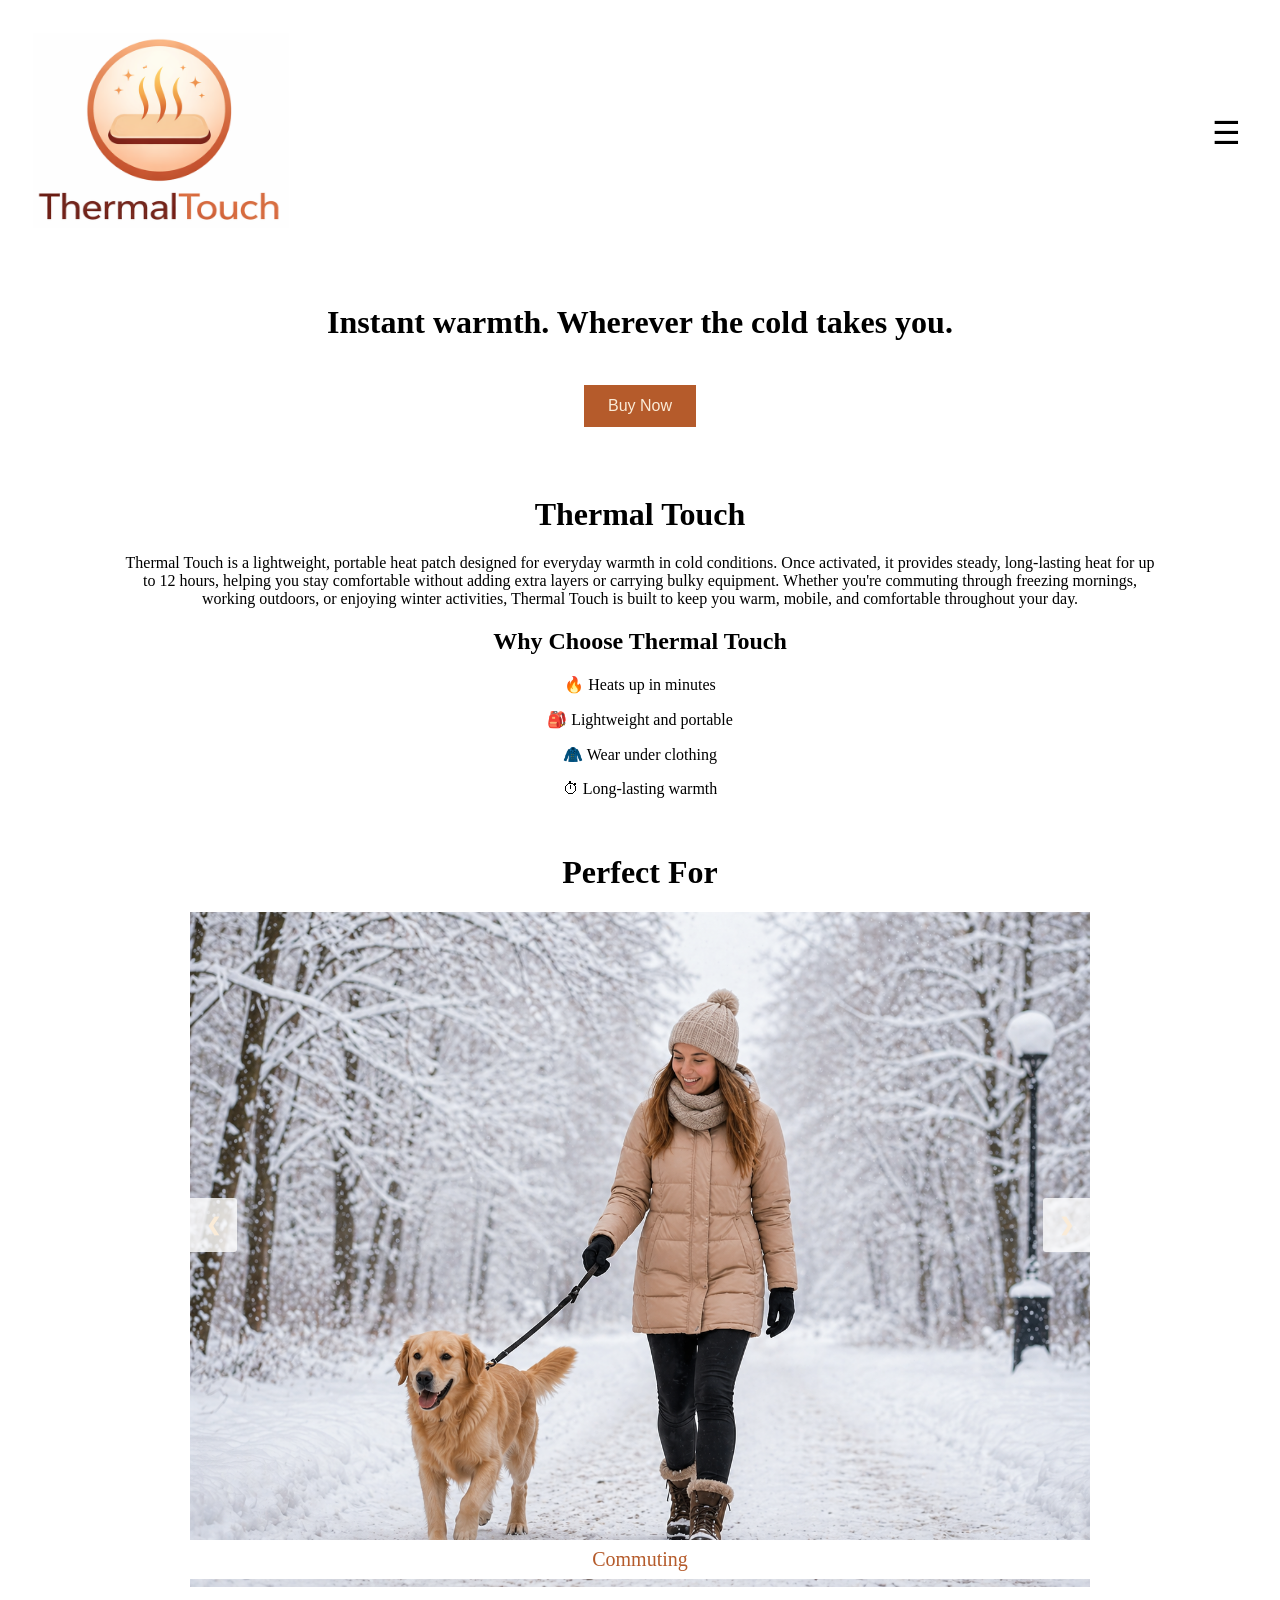
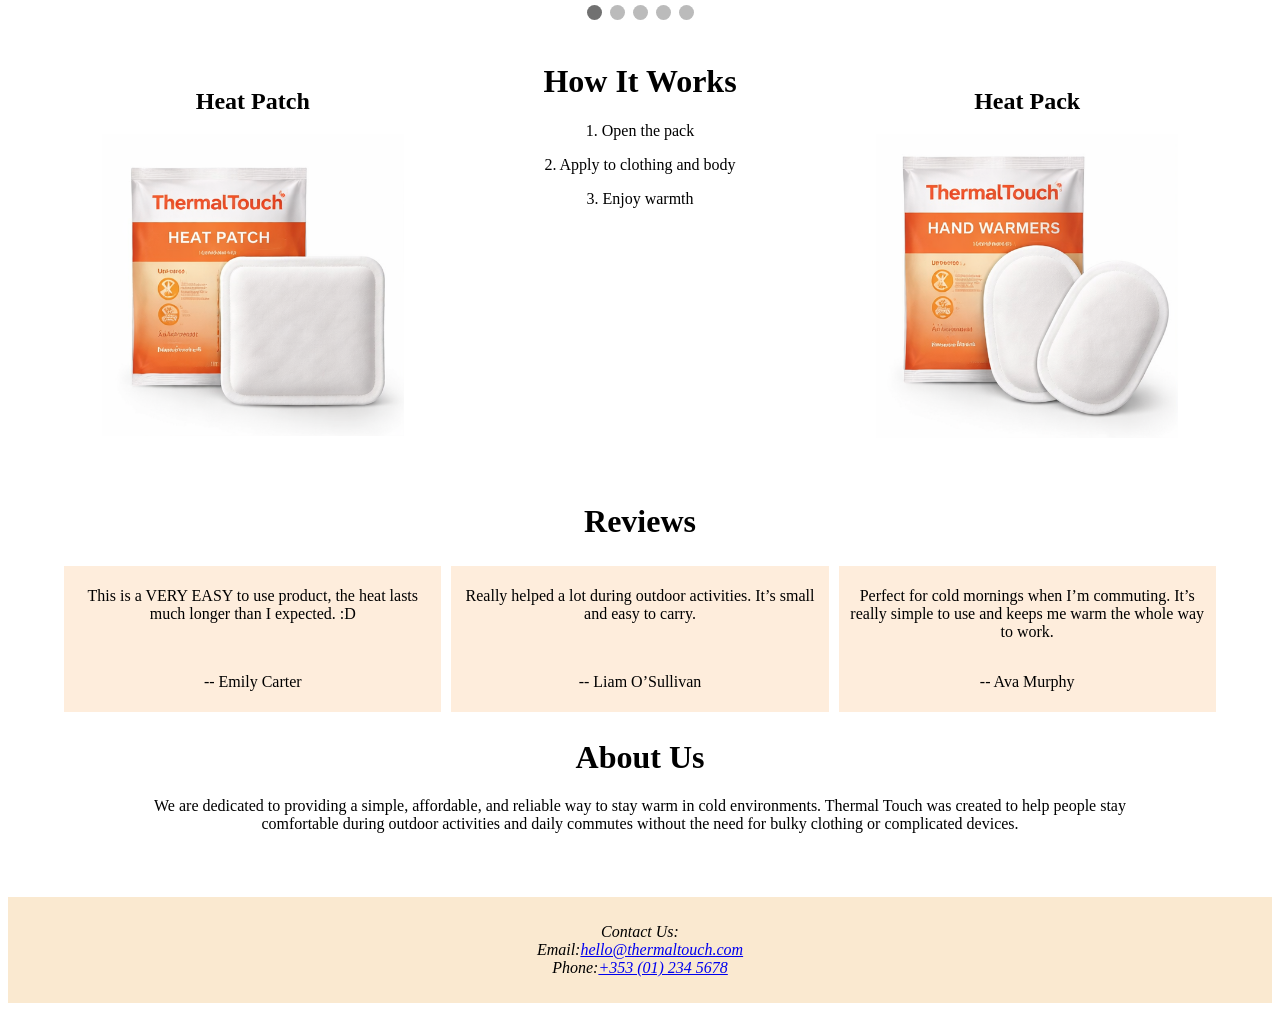
==== commit 98485b5f: "fix: img file path" ====
--- a/index.html
+++ b/index.html
@@ -95,7 +95,7 @@
         <div class="container">
             <div class="product">
                 <h2>Heat Patch</h2>
-                <img src="../asssets/images/heat_patch.png" class="heat-patch" alt="heat-patch">
+                <img src="asssets/images/heat_patch.png" class="heat-patch" alt="heat-patch">
             </div>
             <div class="center">
                 <h1>How It Works</h1>
@@ -105,7 +105,7 @@
             </div>
             <div class="product">
                 <h2>Heat Pack</h2>
-                <img src="../asssets/images/heat_pack.png" class="heat-pack-img" alt="heat-pack">
+                <img src="asssets/images/heat_pack.png" class="heat-pack-img" alt="heat-pack">
             </div>
         </div>
         <br>
@@ -113,17 +113,17 @@
         <div class="review-container">
             <div class="review-col">
                 <p>This is a VERY EASY to use product, 
-                    the heat lasts much longer than I expected :D</p>
+                    the heat lasts much longer than I expected. :D</p>
                 <p>-- Emily Carter</p>
             </div>
             <div class="review-col">
                 <p>Really helped a lot during outdoor activities. 
-                    It’s small and easy to carry</p>
+                    It’s small and easy to carry.</p>
                 <p>-- Liam O’Sullivan</p>
             </div>
             <div class="review-col">
                 <p>Perfect for cold mornings when I’m commuting. 
-                    It’s really simple to use and keeps me warm the whole way to work</p>
+                    It’s really simple to use and keeps me warm the whole way to work.</p>
                 <p>-- Ava Murphy</p>
             </div>
         </div>
--- a/asssets/css/styles.css
+++ b/asssets/css/styles.css
@@ -75,13 +75,11 @@
     background-image: url("https://picsum.photos/seed/picsum/500/200");
     background-size: cover;
     background-position: center;
-    width: 94vw;
     height: auto;
     display: flex;
     justify-content: center;
     align-items: center;
     padding: 2vw;
-    margin: auto;
 }
 
 .center {
